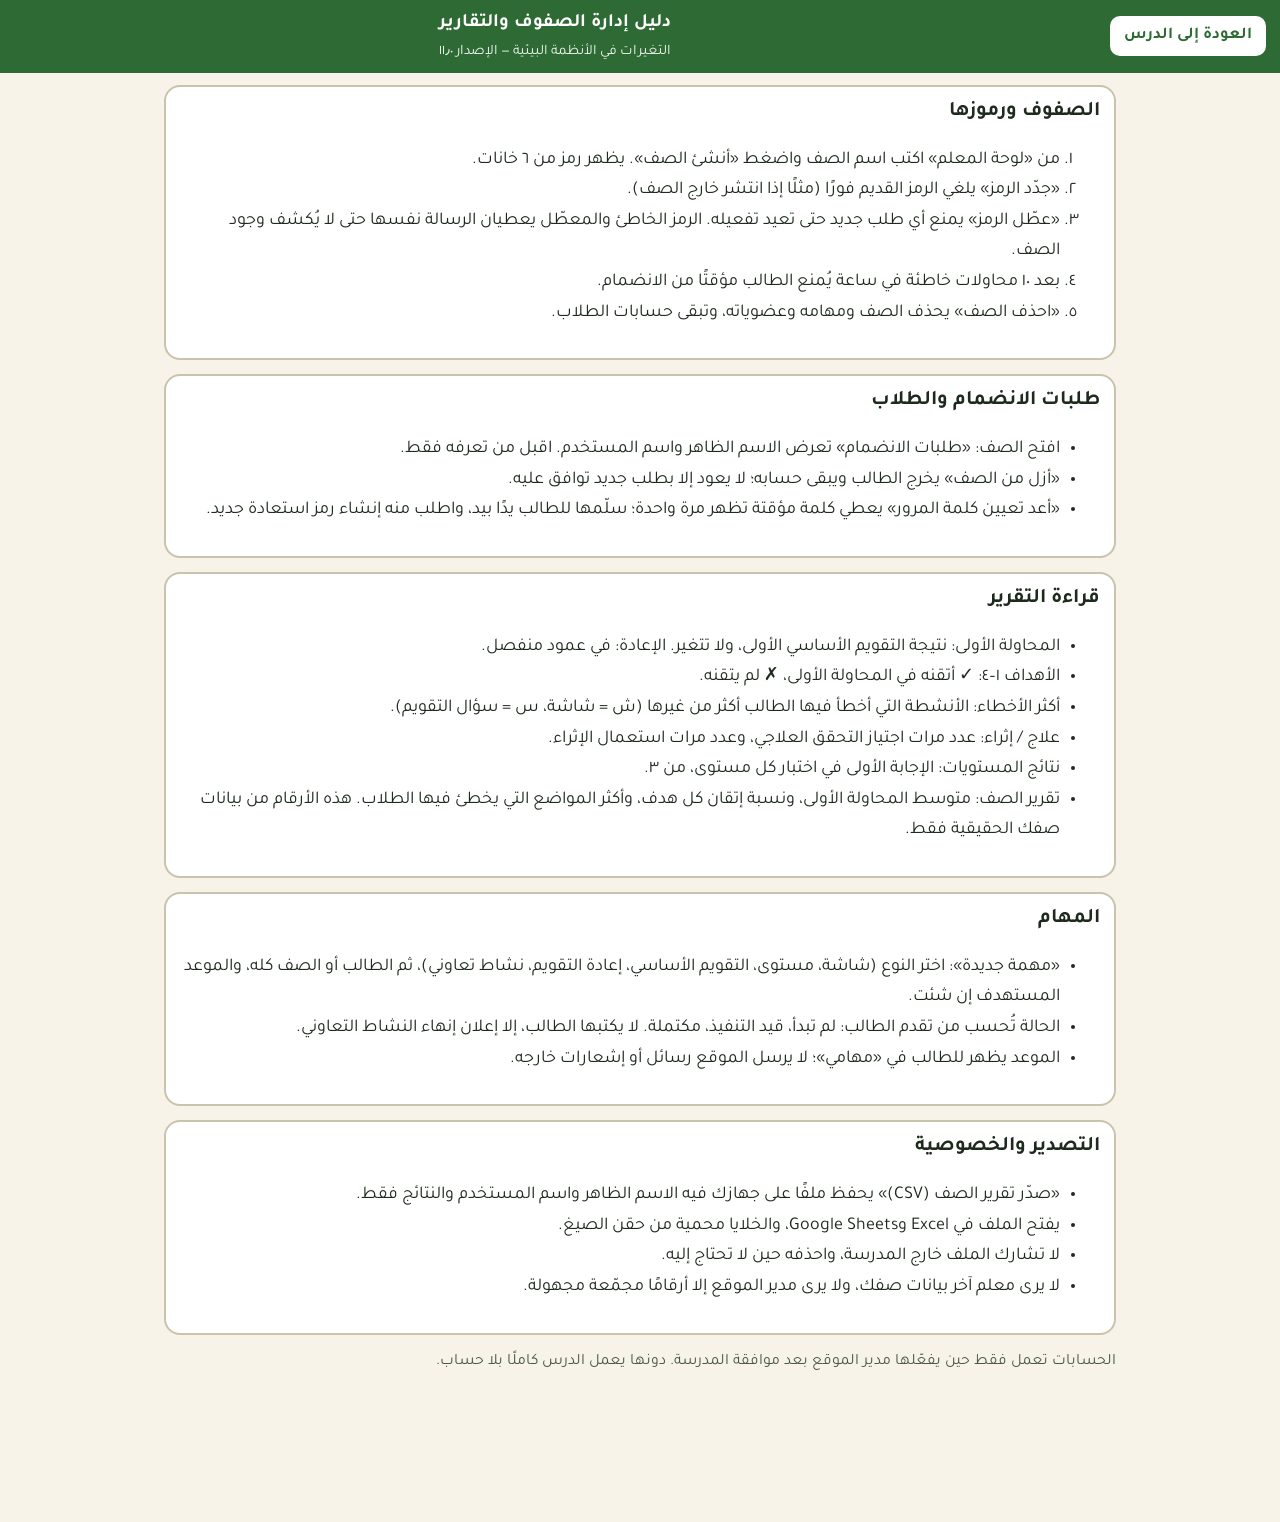
==== guides/class-management.html @ 54136e30 "نشر الإصدار 11.1 مربوطًا بمشروع Supabase المختبر (105/105) نقطة الاستعادة: الفرع release-10.6 (الالت" ====
<!DOCTYPE html>
<html lang="ar" dir="rtl">
<head>
<meta charset="utf-8">
<meta name="viewport" content="width=device-width, initial-scale=1">
<meta http-equiv="Content-Security-Policy" content="default-src 'self'; img-src 'self' data:; style-src 'self'; script-src 'none'; font-src 'self'; connect-src 'none'; object-src 'none'; base-uri 'none'; form-action 'none'">
<meta name="referrer" content="no-referrer">
<title>دليل إدارة الصفوف والتقارير — التغيرات في الأنظمة البيئية</title>
<link rel="icon" href="../img/icon.svg" type="image/svg+xml">
<link rel="stylesheet" href="../css/style.css">
<link rel="stylesheet" href="../css/accounts.css">
</head>
<body class="portal">
<header class="top portal-top"><a class="btn small-btn" href="../index.html">العودة إلى الدرس</a><div class="brand"><p class="brand-title">دليل إدارة الصفوف والتقارير</p><p class="brand-sub">التغيرات في الأنظمة البيئية — الإصدار ١١٫٠</p></div></header>
<main id="main" class="portal-main">
<section class="p-card"><h2>الصفوف ورموزها</h2><ol><li>من «لوحة المعلم» اكتب اسم الصف واضغط «أنشئ الصف». يظهر رمز من ٦ خانات.</li><li>«جدّد الرمز» يلغي الرمز القديم فورًا (مثلًا إذا انتشر خارج الصف).</li><li>«عطّل الرمز» يمنع أي طلب جديد حتى تعيد تفعيله. الرمز الخاطئ والمعطّل يعطيان الرسالة نفسها حتى لا يُكشف وجود الصف.</li><li>بعد ١٠ محاولات خاطئة في ساعة يُمنع الطالب مؤقتًا من الانضمام.</li><li>«احذف الصف» يحذف الصف ومهامه وعضوياته، وتبقى حسابات الطلاب.</li></ol></section>
<section class="p-card"><h2>طلبات الانضمام والطلاب</h2><ul><li>افتح الصف: «طلبات الانضمام» تعرض الاسم الظاهر واسم المستخدم. اقبل من تعرفه فقط.</li><li>«أزل من الصف» يخرج الطالب ويبقى حسابه؛ لا يعود إلا بطلب جديد توافق عليه.</li><li>«أعد تعيين كلمة المرور» يعطي كلمة مؤقتة تظهر مرة واحدة؛ سلّمها للطالب يدًا بيد، واطلب منه إنشاء رمز استعادة جديد.</li></ul></section>
<section class="p-card"><h2>قراءة التقرير</h2><ul><li>المحاولة الأولى: نتيجة التقويم الأساسي الأولى، ولا تتغير. الإعادة: في عمود منفصل.</li><li>الأهداف ١–٤: ✓ أتقنه في المحاولة الأولى، ✗ لم يتقنه.</li><li>أكثر الأخطاء: الأنشطة التي أخطأ فيها الطالب أكثر من غيرها (ش = شاشة، س = سؤال التقويم).</li><li>علاج / إثراء: عدد مرات اجتياز التحقق العلاجي، وعدد مرات استعمال الإثراء.</li><li>نتائج المستويات: الإجابة الأولى في اختبار كل مستوى، من ٣.</li><li>تقرير الصف: متوسط المحاولة الأولى، ونسبة إتقان كل هدف، وأكثر المواضع التي يخطئ فيها الطلاب. هذه الأرقام من بيانات صفك الحقيقية فقط.</li></ul></section>
<section class="p-card"><h2>المهام</h2><ul><li>«مهمة جديدة»: اختر النوع (شاشة، مستوى، التقويم الأساسي، إعادة التقويم، نشاط تعاوني)، ثم الطالب أو الصف كله، والموعد المستهدف إن شئت.</li><li>الحالة تُحسب من تقدم الطالب: لم تبدأ، قيد التنفيذ، مكتملة. لا يكتبها الطالب، إلا إعلان إنهاء النشاط التعاوني.</li><li>الموعد يظهر للطالب في «مهامي»؛ لا يرسل الموقع رسائل أو إشعارات خارجه.</li></ul></section>
<section class="p-card"><h2>التصدير والخصوصية</h2><ul><li>«صدّر تقرير الصف (CSV)» يحفظ ملفًا على جهازك فيه الاسم الظاهر واسم المستخدم والنتائج فقط.</li><li>يفتح الملف في Excel وGoogle Sheets، والخلايا محمية من حقن الصيغ.</li><li>لا تشارك الملف خارج المدرسة، واحذفه حين لا تحتاج إليه.</li><li>لا يرى معلم آخر بيانات صفك، ولا يرى مدير الموقع إلا أرقامًا مجمّعة مجهولة.</li></ul></section>
<p class="small">الحسابات تعمل فقط حين يفعّلها مدير الموقع بعد موافقة المدرسة. دونها يعمل الدرس كاملًا بلا حساب.</p>
</main>
</body>
</html>
---- css/style.css ----
/* خط Tajawal مضمّن محليًا (قا٢٤). إن لم تتوفر الملفات يُستخدم خط النظام العربي التالي في القائمة. */
@font-face { font-family: "Tajawal"; src: local("Tajawal"), url("../fonts/Tajawal-Regular.woff2") format("woff2"); font-weight: 400; font-display: swap; }
@font-face { font-family: "Tajawal"; src: local("Tajawal Bold"), local("Tajawal-Bold"), url("../fonts/Tajawal-Bold.woff2") format("woff2"); font-weight: 700; font-display: swap; }

:root {
  --bg: #f7f3e8;          /* رملي فاتح */
  --card: #ffffff;
  --ink: #1f2a1e;         /* نص أساسي: تباين ١٤:١ مع الخلفية */
  --muted: #4a5747;
  --green: #2e6b34;       /* أزرار أساسية: تباين ٦٫٤:١ مع الأبيض */
  --green-soft: #e3f0dc;
  --sky: #dcefff;
  --sand: #efe2c4;
  --line: #c9c2ad;
  --ok: #1f6b2c; --ok-bg: #e2f3e0;
  --no: #8a3b12; --no-bg: #fdebdc;
  --info: #1d4f7a; --info-bg: #e2eefa;
  --danger: #9b2c1c;
  --focus: #f2b636;
  --radius: 16px;
  --fs: 18px;
  font-size: var(--fs);
}
html.large { --fs: 22px; }
html.contrast {
  --bg: #ffffff; --card: #ffffff; --ink: #000000; --muted: #000000; --green: #0b4a12; --green-soft: #ffffff;
  --line: #000000; --sky: #ffffff; --sand: #ffffff; --ok: #004d10; --no: #6b1d00; --info: #00315c;
}
html.contrast .option, html.contrast .btn, html.contrast .feedback, html.contrast .objectives { border-width: 3px; border-color: #000; }

* { box-sizing: border-box; }
body {
  margin: 0; background: var(--bg); color: var(--ink);
  font-family: "Tajawal", "Noto Sans Arabic", "Segoe UI", "Geeza Pro", "Tahoma", "DejaVu Sans", sans-serif;
  line-height: 1.7; font-size: 1rem;
  padding-bottom: 96px; /* مساحة الشريط السفلي */
}
body.locked { overflow: hidden; }
h1, h2, h3 { line-height: 1.35; margin: 0 0 .5rem; }
h1 { font-size: 1.5rem; }
h2 { font-size: 1.3rem; }
h3 { font-size: 1.1rem; margin-top: 1.2rem; }
p { margin: 0 0 .6rem; }
img { max-width: 100%; height: auto; display: block; }
button { font: inherit; color: inherit; }
:focus-visible { outline: 4px solid var(--focus); outline-offset: 2px; border-radius: 8px; }
.sr-only { position: absolute; width: 1px; height: 1px; overflow: hidden; clip: rect(0 0 0 0); white-space: nowrap; }
.skip { position: absolute; inset-inline-start: 8px; top: -60px; background: var(--card); padding: 8px 12px; z-index: 50; }
.skip:focus { top: 8px; outline: 4px solid var(--focus); outline-offset: 2px; border-radius: 8px; } /* 10.5: مؤشر ظاهر دائمًا */
.small { font-size: .88rem; color: var(--muted); }
.noscript { padding: 1rem; background: var(--no-bg); }

/* ---------- الرأس والتقدم ---------- */
.top {
  position: sticky; top: 0; z-index: 10;
  display: flex; align-items: center; gap: 12px; padding: 8px 12px;
  background: var(--green); color: #fff;
}
.brand { flex: 1; text-align: center; min-width: 0; }
.brand-title { font-weight: 700; margin: 0; font-size: 1.05rem; }
.brand-sub { margin: 0; font-size: .8rem; opacity: .95; }
.icon-btn {
  min-width: 48px; min-height: 48px; border-radius: 12px; border: 2px solid currentColor;
  background: transparent; font-size: 1.4rem; font-weight: 700; cursor: pointer; display: grid; place-items: center;
}
.top .icon-btn { color: #fff; }
.help-btn {
  min-height: 48px; display: inline-flex; align-items: center; gap: 6px; padding: 0 12px 0 14px;
  border: 2px solid #fff; border-radius: 12px; background: #fff; color: var(--green); font-weight: 700; font-size: 1rem; cursor: pointer; white-space: nowrap; flex: none;
}
.help-btn:hover { background: var(--green-soft); }
.help-ico { width: 22px; height: 22px; fill: none; stroke: currentColor; stroke-width: 2.4; stroke-linecap: round; flex: none; }
html.contrast .help-btn { border-color: #000; color: #000; }
@media (max-width: 359px) { .help-btn { padding: 0 8px; gap: 4px; font-size: .9rem; } }

.progress { max-width: 860px; margin: 12px auto 0; padding: 0 16px; }
.progress-label { font-weight: 700; margin: 0 0 6px; }
.progress-steps { list-style: none; display: grid; grid-template-columns: repeat(6, 1fr); gap: 6px; padding: 0; margin: 0; }
.step { display: flex; flex-direction: column; align-items: center; gap: 2px; font-size: .75rem; color: var(--muted); text-align: center; }
.step .dot, .index .dot {
  width: 32px; height: 32px; border-radius: 50%; display: grid; place-items: center;
  border: 2px solid var(--line); background: var(--card); font-weight: 700; color: var(--muted);
}
.step.current .dot { border-color: var(--green); background: var(--green); color: #fff; }
.step.done .dot, .index .done .dot { border-color: #b88a12; background: #fff4cf; color: #7a5a00; }
.step.current .step-name { color: var(--ink); font-weight: 700; }
@media (max-width: 420px) { .step-name { display: none; } }

/* ---------- الشاشة ---------- */
main { max-width: 860px; margin: 0 auto; padding: 12px 16px 24px; outline: none; }
.screen-head { display: flex; align-items: center; justify-content: space-between; gap: 12px; flex-wrap: wrap; margin: 8px 0 12px; }
.screen-head h1 { margin: 0; outline: none; }
.time { background: var(--sand); border-radius: 999px; padding: 4px 14px; font-size: .9rem; white-space: nowrap; }

.objectives { background: var(--card); border: 2px solid var(--green-soft); border-radius: var(--radius); padding: 4px 16px; margin-bottom: 14px; }
.objectives summary { min-height: 48px; display: flex; align-items: center; font-weight: 700; cursor: pointer; color: var(--green); list-style: none; }
.objectives summary::-webkit-details-marker { display: none; }
.objectives summary::before { content: "▸"; display: inline-block; margin-inline-end: 8px; transform: scaleX(-1); transition: transform .2s; }
.objectives[open] summary::before { transform: rotate(90deg); }
.objectives ol { list-style: none; padding: 0; margin: 0 0 8px; display: grid; gap: 8px; }
.objectives li { display: flex; align-items: flex-start; gap: 10px; }
.obj-ico { flex: none; width: 34px; height: 34px; padding: 4px; border-radius: 10px; background: var(--green-soft); fill: none; stroke: var(--green); stroke-width: 2.4; stroke-linecap: round; stroke-linejoin: round; }
.num { font-weight: 700; color: var(--green); }

.scene { position: relative; margin: 0 0 14px; border-radius: var(--radius); overflow: hidden; border: 2px solid var(--line); background: var(--sky); }
.review-cards[hidden] { display: none; }
.rcard {
  position: absolute; transform: translate(-50%, -50%); margin: 0;
  display: flex; align-items: center; gap: 6px; padding: 6px 10px; border-radius: 12px;
  background: rgba(255,255,255,.96); border: 3px solid; font-size: .85rem; line-height: 1.3; white-space: nowrap;
  box-shadow: 0 2px 6px rgba(0,0,0,.25); animation: pop .3s ease-out;
}
.rcard.a-left, .rcard.a-right { transform: translateY(-50%); }
.rcard.p-down::after, .rcard.p-up::after {
  content: ""; position: absolute; left: 50%; width: 12px; height: 12px; background: inherit;
  border: inherit; border-width: 0 3px 3px 0; transform: translateX(-50%) rotate(45deg);
}
.rcard.p-down::after { bottom: -9px; }
.rcard.p-up::after { top: -9px; transform: translateX(-50%) rotate(-135deg); }
.rcard.living { border-color: var(--ok); color: var(--ok); }
.rcard.nonliving { border-color: var(--info); color: var(--info); border-style: dashed; }
.rcard .ico { width: 20px; height: 20px; }
.rcard span { color: var(--ink); }
@keyframes pop { from { opacity: 0; } }
@media (max-width: 480px) { .rcard { font-size: .8rem; padding: 4px 8px; gap: 4px; border-width: 2px; } .rcard .ico { width: 18px; height: 18px; } }

.instruction { display: flex; align-items: center; gap: 12px; flex-wrap: wrap; justify-content: space-between; }
.instruction p { flex: 1 1 260px; margin: 0; font-weight: 700; }
.audio-status { color: var(--no); font-size: .9rem; min-height: 1em; margin: 6px 0 0; }
.audio-status:empty { display: none; }

.question { border: 0; padding: 0; margin: 14px 0 0; }
.question legend { font-size: 1.25rem; font-weight: 700; margin-bottom: 10px; padding: 0; }
.options { display: grid; gap: 10px; }
@media (min-width: 640px) { .options { grid-template-columns: repeat(3, 1fr); } }
.option {
  min-height: 64px; display: flex; align-items: center; gap: 12px; padding: 10px 16px;
  background: var(--card); border: 2px solid var(--line); border-radius: var(--radius); cursor: pointer; text-align: start;
  font-size: 1.1rem; transition: border-color .15s, background .15s; touch-action: manipulation;
}
.option:hover:not(:disabled) { border-color: var(--green); }
.option:disabled { cursor: default; }
.option .key { width: 36px; height: 36px; flex: none; border-radius: 50%; display: grid; place-items: center; background: var(--green-soft); color: var(--green); font-weight: 700; }
.option .otext { flex: 1; font-weight: 700; }
.option .mark .ico { width: 28px; height: 28px; }
.option.is-right { border-color: var(--ok); background: var(--ok-bg); }
.option.is-right .mark { color: var(--ok); }
.option.is-wrong { border-color: var(--no); background: var(--no-bg); border-style: dashed; }
.option.is-wrong .mark { color: var(--no); }
.option:disabled:not(.is-right):not(.is-wrong) { opacity: .7; }

.ico { width: 24px; height: 24px; fill: none; stroke: currentColor; stroke-width: 3; stroke-linecap: round; stroke-linejoin: round; flex: none; }
.btn.listen .ico path { fill: currentColor; stroke-width: 1.5; }
.btn.listen .ico rect { fill: currentColor; }

.feedback { margin-top: 14px; border-radius: var(--radius); }
.feedback:empty { display: none; }
.feedback.correct, .feedback.wrong, .feedback.reveal { padding: 12px 16px; border: 2px solid; animation: fade .25s ease-out; }
.feedback.correct { background: var(--ok-bg); border-color: var(--ok); }
.feedback.wrong { background: var(--no-bg); border-color: var(--no); }
.feedback.reveal { background: var(--info-bg); border-color: var(--info); }
.fb-head { display: flex; align-items: center; gap: 8px; margin-bottom: 4px; font-size: 1.1rem; }
.feedback.correct .fb-head { color: var(--ok); } .feedback.wrong .fb-head { color: var(--no); } .feedback.reveal .fb-head { color: var(--info); }
@keyframes fade { from { opacity: 0; transform: translateY(4px); } }

.transition { font-size: 1.05rem; }
.compare { display: grid; gap: 14px; }
@media (min-width: 700px) { .compare { grid-template-columns: 1fr 1fr; } }
.cmp { margin: 0; border-radius: var(--radius); overflow: hidden; border: 3px solid; background: var(--card); }
.cmp.before { border-color: #3c8d4a; }
.cmp.after { border-color: #b8862b; }
.cmp figcaption { padding: 8px 14px; font-weight: 700; font-size: 1.1rem; }
.cmp.before figcaption { background: #e2f3e0; color: #1f5a2a; }
.cmp.after figcaption { background: #f8ecd2; color: #6b4a07; }
.proto-note { margin-top: 14px; padding: 10px 14px; border-radius: 10px; background: var(--info-bg); color: var(--info); border: 1px dashed var(--info); }

/* ---------- الأزرار ---------- */
.btn {
  min-height: 48px; padding: 8px 18px; border-radius: 12px; border: 2px solid var(--green);
  background: var(--card); color: var(--green); font-weight: 700; cursor: pointer;
  display: inline-flex; align-items: center; justify-content: center; gap: 8px;
}
.btn.primary { background: var(--green); color: #fff; }
.btn.danger { border-color: var(--danger); color: var(--danger); }
.btn.wide { width: 100%; margin-top: 10px; }
.feedback .btn { margin-top: 8px; }
.row { display: flex; gap: 10px; flex-wrap: wrap; }
.row .btn { flex: 1 1 140px; }

.bottom {
  position: fixed; bottom: 0; inset-inline: 0; z-index: 10;
  display: flex; gap: 8px; padding: 10px 12px calc(10px + env(safe-area-inset-bottom));
  background: var(--card); border-top: 2px solid var(--line);
}
.nav-btn {
  flex: 1; min-height: 52px; border-radius: 12px; border: 2px solid var(--green);
  background: var(--card); color: var(--green); font-weight: 700; cursor: pointer;
}
.nav-btn.primary { background: var(--green); color: #fff; }
.nav-btn.ghost { flex: .8; border-style: dashed; font-size: .9rem; }
.nav-btn:disabled { opacity: .4; cursor: default; }
@media (min-width: 860px) { .bottom { justify-content: center; } .nav-btn { flex: 0 1 220px; } }

/* ---------- النوافذ ---------- */
.backdrop { position: fixed; inset: 0; z-index: 40; background: rgba(20, 30, 20, .55); display: grid; place-items: center; padding: 16px; }
.dialog { background: var(--card); border-radius: var(--radius); padding: 20px; width: min(520px, 100%); max-height: 90vh; overflow: auto; box-shadow: 0 10px 30px rgba(0,0,0,.3); }
.dialog-text { font-size: 1.1rem; font-weight: 700; margin-bottom: 14px; }
.panel { background: var(--card); position: fixed; top: 0; bottom: 0; inset-inline-start: 0; width: min(420px, 92vw); overflow: auto; padding: 12px 18px 24px; box-shadow: 0 0 30px rgba(0,0,0,.3); }
.panel-head { display: flex; justify-content: space-between; align-items: center; position: sticky; top: -12px; background: var(--card); padding: 6px 0; }
.panel-head .icon-btn { color: var(--ink); border-color: var(--line); font-size: 1.1rem; }
.index { list-style: none; padding: 0; margin: 0; display: grid; gap: 6px; }
.index-link { width: 100%; min-height: 52px; display: flex; align-items: center; gap: 10px; padding: 6px 10px; background: var(--bg); border: 2px solid transparent; border-radius: 12px; cursor: pointer; text-align: start; }
.index-link.current { border-color: var(--green); }
.setting { display: flex; align-items: center; justify-content: space-between; gap: 10px; margin-bottom: 10px; flex-wrap: wrap; }
.setting-label { font-weight: 700; }
.seg { display: inline-flex; border: 2px solid var(--green); border-radius: 12px; overflow: hidden; }
.seg button { min-height: 44px; min-width: 76px; border: 0; background: var(--card); color: var(--green); cursor: pointer; font-weight: 700; }
.seg button[aria-checked="true"] { background: var(--green); color: #fff; }
.switch { display: flex; align-items: center; gap: 12px; min-height: 48px; background: none; border: 0; cursor: pointer; font-weight: 700; padding: 0; }
.switch .knob { width: 52px; height: 30px; border-radius: 999px; background: var(--line); position: relative; flex: none; }
.switch .knob::after { content: ""; position: absolute; top: 3px; inset-inline-start: 3px; width: 24px; height: 24px; border-radius: 50%; background: #fff; transition: inset-inline-start .2s; }
.switch[aria-checked="true"] .knob { background: var(--green); }
.switch[aria-checked="true"] .knob::after { inset-inline-start: 25px; }
hr { border: 0; border-top: 1px solid var(--line); margin: 18px 0 6px; }
.help-now { background: var(--green-soft); padding: 10px 14px; border-radius: 12px; font-weight: 700; }
.faq summary { min-height: 44px; display: flex; align-items: center; cursor: pointer; font-weight: 700; }
.faq p { padding-inline-start: 12px; }
.welcome h2 { color: var(--green); }
.welcome .q { font-weight: 700; margin-top: 12px; }
.note-box { background: var(--sky); padding: 10px 14px; border-radius: 12px; margin-top: 10px; }
/* 10.4 نهاية الجلسة */
.end-session .end-text { font-size: 1.15em; font-weight: 700; color: var(--green); margin: 4px 0 8px; }
.end-session .end-saved .btn { margin-top: 8px; }
.end-session > .btn.wide { margin-top: 14px; }
.toast { position: fixed; bottom: 90px; inset-inline: 16px; margin: 0 auto; max-width: 420px; background: var(--ink); color: #fff; padding: 12px 16px; border-radius: 12px; z-index: 60; text-align: center; }

@media (prefers-reduced-motion: reduce) { *, *::before, *::after { animation: none !important; transition: none !important; scroll-behavior: auto !important; } }
ol { list-style-type: arabic-indic; }

/* ---------- الشاشة ٢: الفيديو والمقارنة ---------- */
.instruction-text { font-weight: 700; }
.video { background: var(--card); border: 2px solid var(--line); border-radius: var(--radius); padding: 10px; margin-bottom: 16px; }
.vframe { border-radius: 12px; overflow: hidden; background: #1d2a1c; aspect-ratio: 16 / 9; }
.vframe video { width: 100%; height: 100%; display: block; object-fit: contain; cursor: pointer; }
.video.failed .vframe { display: none; }
.vbar { height: 6px; background: var(--line); border-radius: 3px; margin: 8px 0 4px; overflow: hidden; }
.vbar span { display: block; height: 100%; width: 0; background: var(--green); }
.vcontrols { display: flex; flex-wrap: wrap; gap: 8px; align-items: center; margin-top: 6px; }
.vcontrols .btn { flex: 1 1 auto; }
.vcontrols .btn[aria-pressed="true"] { background: var(--green-soft); }
.vtime { font-variant-numeric: tabular-nums; color: var(--muted); padding-inline: 6px; }
.video > .btn { margin-top: 8px; width: 100%; }
.transcript { margin: 10px 0 0; padding: 12px 14px; background: var(--bg); border-radius: 12px; line-height: 1.9; }
.vfail { margin-top: 8px; padding: 12px 14px; border-radius: 12px; background: var(--no-bg); border: 2px solid var(--no); }
.vfail[hidden], .transcript[hidden] { display: none; }
video::cue { font-size: 1.25em; line-height: 1.5; background: rgba(0, 0, 0, .78); color: #fff; }

.cmp-img { position: relative; }
.compare:focus { outline: none; }
.compare.review { grid-template-columns: 1fr; }
.compare.review .cmp { box-shadow: 0 0 0 4px var(--focus); }
.rcard.info { border-color: var(--info); color: var(--info); font-size: .95rem; }
.rcard.info.after { border-color: #8a5a07; color: #6b4a07; }
.rcard.info b { color: inherit; }
@media (max-width: 480px) { .rcard.info { font-size: .8rem; } }

.enrich { margin-top: 12px; padding: 12px 14px; border-radius: 12px; background: #fff7dc; border: 2px dashed #b88a12; color: var(--ink); }
.enrich-title { font-weight: 700; color: #7a5a00; margin-bottom: 4px; }
.small-btn { min-height: 44px; padding: 6px 14px; }

/* ---------- الشاشة ٣: بطاقات التصنيف ---------- */
.cards3 { display: grid; gap: 14px; margin-top: 12px; }
@media (min-width: 640px) { .cards3 { grid-template-columns: minmax(0, 1fr) minmax(0, 1fr); } }
.card3 { margin: 0; background: var(--card); border: 2px solid var(--line); border-radius: var(--radius); overflow: hidden; display: flex; flex-direction: column; }
.card3.done { border-color: var(--ok); }
.card3 img { width: 100%; aspect-ratio: 4 / 3; object-fit: contain; background: var(--sky); }
.card3 figcaption { padding: 10px 12px 12px; }
.card3-label { font-weight: 700; font-size: 1.1rem; margin-bottom: 8px; }
.choices3 { display: grid; grid-template-columns: minmax(0, 1fr) minmax(0, 1fr); gap: 8px; }
.choice3 {
  min-height: 52px; display: flex; align-items: center; justify-content: center; gap: 6px; padding: 8px 10px;
  background: var(--card); border: 2px solid var(--green); color: var(--green); border-radius: 12px; font-weight: 700; cursor: pointer; touch-action: manipulation;
}
.choice3:disabled { cursor: default; }
.choice3:disabled:not(.is-right):not(.is-wrong) { opacity: .6; }
.choice3.is-right { background: var(--ok-bg); border-color: var(--ok); color: var(--ok); }
.choice3.is-wrong { background: var(--no-bg); border-color: var(--no); color: var(--no); border-style: dashed; }
.choice3 { position: relative; white-space: nowrap; padding-inline: 8px; min-width: 0; }
.choice3.is-right, .choice3.is-wrong, .choice3.is-picked { padding-inline: 4px 26px; }
@media (max-width: 400px) { .choice3 { font-size: .95rem; } }
/* 10.2: على الشاشات الأضيق من 340 بكسل مع الخط الكبير يُسمح بسطرين بدل قص «بفعل الإنسان» */
@media (max-width: 340px) { html.large .choice3 { white-space: normal; line-height: 1.25; } }
.choice3 .mark { position: absolute; inset-inline-end: 5px; top: 50%; transform: translateY(-50%); display: flex; }
.choice3 .mark:empty { display: none; }
.choice3 .mark .ico { width: 18px; height: 18px; }
.small-fb.correct, .small-fb.wrong, .small-fb.reveal { margin-top: 10px; padding: 8px 12px; font-size: .95rem; }
.small-fb .fb-head { font-size: 1rem; margin-bottom: 2px; }
.small-fb .btn { margin-top: 6px; }
.summary3 { margin-top: 14px; }
.summary3:empty { display: none; }
.enrich-q { font-weight: 700; }
.enrich .choices3 { margin: 8px 0; }

/* ---------- الشاشة ٤: المناقشة والكتابة ---------- */
.q4 { font-size: 1.2rem; }
.scene.wide img { width: 100%; height: auto; }
.step4 { background: var(--card); border: 2px solid var(--line); border-radius: var(--radius); padding: 12px 14px; margin-bottom: 12px; }
.step-title { display: flex; flex-wrap: wrap; gap: 8px; align-items: baseline; font-weight: 700; margin-bottom: 10px; }
.step-num { background: var(--green); color: #fff; border-radius: 999px; padding: 2px 12px; font-size: .9rem; white-space: nowrap; }
.tbar { height: 12px; background: var(--green-soft); border-radius: 6px; margin-top: 10px; overflow: hidden; }
.tbar[hidden] { display: none; }
.tbar span { display: block; height: 100%; width: 0; background: var(--green); border-radius: 6px; transition: width .25s linear; }
.tmsg { margin: 8px 0 0; font-weight: 700; color: var(--ok); }
.tmsg:empty { display: none; }
.writer4 textarea { width: 100%; min-height: 96px; font: inherit; font-size: 1.05rem; line-height: 1.7; padding: 10px 12px; border: 2px solid var(--line); border-radius: 12px; background: #fff; color: var(--ink); resize: vertical; }
.writer4 textarea:focus { border-color: var(--green); outline: 3px solid var(--focus); outline-offset: 1px; }
.writer4 .small { margin: 6px 0; }
.err4 { color: var(--no); font-weight: 700; margin: 0 0 6px; }
.err4:empty { display: none; }
.writer4 .btn { width: 100%; }
.saved4 { background: var(--ok-bg); border: 2px solid var(--ok); color: var(--ok); border-radius: 12px; padding: 10px 14px; font-weight: 700; }
.locked4, .model4 { border-radius: 12px; padding: 10px 14px; margin: 10px 0; border: 2px solid var(--line); background: var(--bg); }
.locked4.first { border-color: var(--green); }
.locked4.improved { border-color: var(--info); }
.model4 { border-color: #b88a12; background: #fff7dc; }
.model4[hidden] { display: none; }
.locked-title { font-weight: 700; margin-bottom: 4px; }
.locked-text { margin: 0; white-space: pre-wrap; overflow-wrap: anywhere; }
.check4 { border: 2px solid var(--line); border-radius: 12px; padding: 8px 14px 4px; margin: 12px 0; background: var(--card); }
.check4 legend { font-weight: 700; padding: 0 6px; }
.chk { display: flex; align-items: center; gap: 10px; min-height: 48px; }
.chk input { width: 26px; height: 26px; accent-color: var(--green); flex: none; }
.chk label { cursor: pointer; }
.modelwrap { margin-top: 8px; }
.modelwrap .small { margin: 4px 0 0; }
.improve4 { margin-top: 12px; }
.improve4 > .btn { width: 100%; }

/* ---------- الشاشة ٥: الموقف والتصرف ---------- */
.layout5 { display: grid; gap: 14px; }
@media (min-width: 760px) { .layout5 { grid-template-columns: minmax(0, 1.1fr) minmax(0, 1fr); align-items: start; } .layout5 .scene { margin: 0; } }
.situation5 { font-weight: 700; font-size: 1.1rem; margin-bottom: 8px; }
.side5 .question { margin-top: 10px; }
.side5 .options { grid-template-columns: 1fr; }
.bin-frame { position: absolute; border: 4px solid var(--focus); border-radius: 14px; box-shadow: 0 0 0 4px rgba(0, 0, 0, .35), 0 0 18px rgba(242, 182, 54, .9); pointer-events: none; animation: pop .3s ease-out; }
.bin-frame[hidden] { display: none; }
.enrich5 { margin-top: 16px; padding: 4px 14px 12px; border-radius: var(--radius); background: #fff7dc; border: 2px dashed #b88a12; }
.enrich5 summary { min-height: 52px; display: flex; align-items: center; font-weight: 700; color: #6b4a07; cursor: pointer; list-style: none; }
.enrich5 summary::-webkit-details-marker { display: none; }
.enrich5 summary::before { content: "▸"; display: inline-block; margin-inline-end: 8px; transform: scaleX(-1); transition: transform .2s; }
.enrich5[open] summary::before { transform: rotate(90deg); }
.enrich5 .options { grid-template-columns: 1fr; }
.enrich5 .option { min-height: 56px; font-size: 1rem; }
/* الرأس على الهواتف الضيقة: يبقى العنوان في سطرين بعد اتساع زر «مساعدة» */
@media (max-width: 400px) { .top { gap: 8px; padding: 6px 8px; } .brand-title { font-size: .92rem; line-height: 1.35; } .brand-sub { display: none; } }

/* ---------- الشاشة ٦: التقويم الختامي ---------- */
.note6 { background: var(--info-bg); color: var(--info); border-radius: 12px; padding: 8px 14px; font-size: .95rem; margin-top: 8px; }
.qcard6 { background: var(--card); border: 2px solid var(--line); border-radius: var(--radius); padding: 12px 14px; margin-top: 12px; }
.qcount6 { display: inline-block; background: var(--green); color: #fff; border-radius: 999px; padding: 2px 14px; font-weight: 700; font-size: .9rem; margin-bottom: 8px; }
.qhead6 { display: flex; flex-wrap: wrap; gap: 10px; align-items: center; justify-content: space-between; margin-bottom: 10px; }
.qtext6 { flex: 1 1 240px; font-weight: 700; font-size: 1.15rem; margin: 0; }
.qcard6 .options { grid-template-columns: 1fr; }
.option.is-picked, .choice3.is-picked { border-color: var(--info); background: var(--info-bg); color: var(--info); border-width: 3px; }
.option.is-picked .mark, .choice3.is-picked .mark { color: var(--info); }
.option:disabled:not(.is-picked), .choice3:disabled:not(.is-picked) { opacity: .55; }
.crow6 { margin-bottom: 12px; }
.saved6 { display: flex; align-items: center; gap: 8px; margin: 12px 0 8px; font-weight: 700; color: var(--info); }
.res6 { margin-top: 14px; padding: 14px; border-radius: var(--radius); background: var(--card); border: 2px solid var(--green); text-align: center; outline: none; }
.score6 { font-size: 1.35rem; font-weight: 700; margin: 0 0 4px; color: var(--green); }
.score6.retake { font-size: 1.1rem; color: var(--info); }
.msg6 { font-size: 1.1rem; margin: 6px 0; }
.badge6 { display: inline-flex; align-items: center; gap: 8px; margin-top: 6px; padding: 6px 16px; border-radius: 999px; background: #fff4cf; border: 2px solid #b88a12; color: #6b4a07; }
.badge-ico { width: 26px; height: 26px; color: var(--ok); }
.corr6, .review6 { margin-top: 16px; }
.corr-title { font-size: 1.15rem; }
.cline { border-radius: 12px; padding: 8px 12px; margin-bottom: 8px; border: 2px solid; }
.cline.ok { border-color: var(--ok); background: var(--ok-bg); }
.cline.no { border-color: var(--no); background: var(--no-bg); border-style: dashed; }
.cline-head { display: flex; gap: 8px; align-items: flex-start; font-weight: 700; margin: 0 0 4px; }
.cline.ok .cline-head { color: var(--ok); } .cline.no .cline-head { color: var(--no); }
.cline-head .ico { margin-top: 3px; }
.cline-ex { margin: 0; font-size: .95rem; }
.review6 ul { list-style: none; padding: 0; margin: 0; display: grid; gap: 8px; }
.link6 { width: 100%; min-height: 48px; text-align: start; padding: 8px 12px; border-radius: 12px; border: 2px solid var(--info); background: var(--card); color: var(--info); font-weight: 700; cursor: pointer; }
.retake-note { margin-top: 16px; }
.actions6 { display: grid; gap: 8px; }
@media (min-width: 640px) { .actions6 { grid-template-columns: repeat(3, minmax(0, 1fr)); } }
.back6 { margin: 4px 0 8px; border-color: var(--info); color: var(--info); }
/* س٢ في التقويم: علامة الاختيار شارة صغيرة على زاوية الزر حتى لا تزاحم النص على الهواتف الضيقة */
.crow6 .choice3.is-picked { padding-inline: 8px; }
.crow6 .choice3 .mark { top: -10px; inset-inline-end: -6px; transform: none; width: 26px; height: 26px; border-radius: 50%; background: var(--info); color: #fff; align-items: center; justify-content: center; box-shadow: 0 0 0 2px var(--card); }
.crow6 .choice3 .mark .ico { width: 16px; height: 16px; }
.crow6 .choice3 { overflow: visible; }

/* ---------- 10.2: البحث في المسرد ---------- */
.search-btn { margin: 4px 0 6px; justify-content: center; }
.gl-label { display: block; font-weight: 700; margin-top: 8px; }
.gl-input { width: 100%; min-height: 48px; margin-top: 6px; padding: 8px 14px; font: inherit; color: var(--ink); background: var(--card); border: 2px solid var(--line); border-radius: 12px; }
.gl-input:focus { outline: 3px solid var(--focus); outline-offset: 2px; border-color: var(--green); }
.gl-list { list-style: none; padding: 0; margin: 8px 0 0; display: grid; gap: 10px; }
.gl-item { border: 1px solid var(--line); border-radius: 12px; padding: 10px 14px; background: var(--card); }
.gl-term { font-weight: 700; color: var(--green); margin: 0; }
.gl-def { margin: 4px 0 8px; }
.btn.small-btn { min-height: 44px; padding: 6px 14px; font-size: .92rem; }

/* ---------- 10.2: دليل المعلم وملخص الجلسة ---------- */
.tg-sec { margin-top: 6px; }
.tbl-wrap { overflow-x: auto; }
.tg-table { border-collapse: collapse; width: 100%; font-size: .88rem; min-width: 320px; }
.tg-table th, .tg-table td { border: 1px solid var(--line); padding: 6px 8px; text-align: start; vertical-align: top; }
.tg-table thead th { background: var(--green-soft); }
.teacher-row .btn { flex: 1 1 160px; }
.version { margin-top: 14px; }
.sum { margin: 0; }
.sum dt { font-weight: 700; margin-top: 10px; }
.sum dd { margin: 2px 0 0; }
ul.plain, .sum ul.plain { list-style: none; padding: 0; margin: 0; }
.tag { display: inline-block; padding: 0 8px; border-radius: 8px; font-size: .85rem; font-weight: 700; }
.tag.ok { background: var(--ok-bg); color: var(--ok); }
.tag.no { background: var(--no-bg); color: var(--no); }
.sum-label { font-weight: 700; margin: 8px 0 2px; }
.sum-quote { margin: 0; padding: 8px 12px; border-inline-start: 4px solid var(--green); background: var(--bg); border-radius: 8px; overflow-wrap: anywhere; }
.sum-score { font-weight: 700; font-size: 1.05rem; }

/* ---------- 10.2: صور التنقل في المساعدة ---------- */
.shots { display: grid; gap: 12px; }
.shot { margin: 0; border: 1px solid var(--line); border-radius: 12px; overflow: hidden; background: var(--card); }
.shot img { display: block; width: 100%; height: auto; }
.shot figcaption { padding: 8px 12px; font-weight: 700; }
html.contrast .gl-input, html.contrast .gl-item, html.contrast .shot { border-color: #000; border-width: 2px; }

/* ---------- 10.3: صور الإثراء (IMG-10، IMG-11) وصوت إثراء ش٥ ---------- */
.enrich-img { margin: 8px 0 10px; }
.enrich-img img { display: block; width: 100%; height: auto; }
.enrich5 .listen { margin-bottom: 8px; }

/* ---------- 10.3: فيديو المساعدة العمودي VID-02 ---------- */
.video.portrait .vframe { aspect-ratio: auto; background: #000; display: flex; justify-content: center; }
.video.portrait video { width: auto; max-width: 100%; height: min(58vh, 520px); aspect-ratio: 9 / 16; }

/* 10.5: «ماذا تعلّمت؟» وطريق المراجعة المرتب */
.learned6 { margin-top: 16px; padding: 12px 14px; border-radius: var(--radius); background: var(--card); border: 2px solid var(--line); }
.learned6 .corr-title { margin-top: 0; }
.learned6 > .small { margin: 0 0 8px; }
.learned-list { list-style: none; padding: 0; margin: 0; display: grid; gap: 8px; }
.learned-list li { display: grid; grid-template-columns: auto minmax(0, 1fr) auto; gap: 8px; align-items: start; padding: 8px 10px; border-radius: 12px; border: 2px solid; }
.learned-list li.ok { border-color: var(--ok); background: var(--ok-bg); }
.learned-list li.no { border-color: var(--no); background: var(--no-bg); border-style: dashed; }
.learned-list .ico { margin-top: 3px; }
.learned-list li.ok .ico, .learned-list li.ok .lg-state { color: var(--ok); }
.learned-list li.no .ico, .learned-list li.no .lg-state { color: var(--no); }
.lg-state { white-space: nowrap; }
@media (max-width: 400px) { .learned-list li { grid-template-columns: auto minmax(0, 1fr); } .lg-state { grid-column: 2; } }
.review6 > .small { margin: 0 0 8px; }
.path6 { list-style: none; padding: 0; margin: 0; display: grid; gap: 8px; }
.path6 .link6 { display: flex; gap: 10px; align-items: center; }
.step6 { flex: none; display: inline-grid; place-items: center; width: 30px; height: 30px; border-radius: 50%; background: var(--info); color: #fff; font-weight: 700; }

/* 10.6: التنبؤ قبل فيديو الشاشة ٢، وتقييم الأقران في الشاشة ٤ */
.predict2 { margin: 12px 0; padding: 10px 14px; border: 2px dashed var(--info); border-radius: var(--radius); background: var(--card); }
.predict2 legend { font-weight: 700; padding: 0 6px; color: var(--info); }
.predict2 .pq { margin: 0 0 8px; font-weight: 700; }
.predict2 .choices3 { grid-template-columns: repeat(3, minmax(0, 1fr)); }
.predict2 .pbtn { white-space: normal; line-height: 1.25; text-align: center; padding-inline: 6px; }
.predict2 .pbtn[aria-pressed="true"] { background: var(--green-soft); border-color: var(--green); border-width: 3px; font-weight: 700; }
.predict2 .pbtn[aria-pressed="true"]::after { content: "✓"; margin-inline-start: 4px; }
.predict-status { margin: 8px 0 0; }
.predict-compare { margin: 12px 0 0; padding: 10px 14px; border-radius: 12px; background: var(--bg); border: 2px solid var(--line); font-weight: 700; }
@media (max-width: 360px) { html.large .predict2 .choices3 { grid-template-columns: minmax(0, 1fr); } }
.peer4 { margin: 10px 0; padding: 10px 14px; border-radius: 12px; border: 2px solid var(--line); background: var(--bg); }
.peer4 ol { margin: 6px 0; padding-inline-start: 22px; }
.peer4 li { margin: 4px 0; }

/* ═════ 11.0: المستويات والخطة العلاجية والنشاط التعاوني والدعم ═════ */
.lvl-bar { display: flex; flex-wrap: wrap; align-items: center; gap: 8px; margin: 8px 0 12px; }
.lvl-label { font-weight: 700; color: var(--info); }
.lvl-seg { display: grid; grid-template-columns: repeat(3, minmax(0, 1fr)); gap: 6px; flex: 1 1 320px; }
.lvl-btn { min-height: 44px; border: 2px solid var(--line); border-radius: 12px; background: var(--card); color: inherit; font: inherit; padding: 6px 8px; display: flex; align-items: center; justify-content: center; gap: 6px; line-height: 1.25; text-align: center; cursor: pointer; }
.lvl-btn[aria-pressed="true"] { border-color: var(--green); background: var(--green-soft); font-weight: 700; border-width: 3px; }
.lvl-btn[aria-pressed="true"]::after { content: "✓"; }
.lvl-num { display: inline-grid; place-items: center; min-width: 26px; height: 26px; border-radius: 50%; background: var(--bg); border: 1px solid var(--line); font-weight: 700; }
.menu-lvl { grid-template-columns: minmax(0, 1fr); margin: 6px 0; }
@media (max-width: 400px) { .lvl-seg { grid-template-columns: minmax(0, 1fr); } .lvl-bar { flex-direction: column; align-items: stretch; } }
.lvl-box { margin: 0 0 14px; padding: 10px 14px; border-radius: var(--radius); border: 2px solid var(--line); background: var(--card); }
.lvl-box.l1 { border-color: var(--info); }
.lvl-box.l3 { border-style: dashed; border-color: var(--green); }
.lvl-box-title { margin: 0 0 4px; font-weight: 700; color: var(--info); }
.think-q { font-weight: 700; margin: 4px 0; }
.think-ans { margin: 8px 0 0; padding: 8px 12px; border-radius: 10px; background: var(--bg); }
.lvl-results ul { margin: 6px 0; padding-inline-start: 22px; }
.lvl-quiz, .rem-plan, .lvl-results { margin: 16px 0; padding: 12px 14px; border: 2px solid var(--line); border-radius: var(--radius); background: var(--card); }
.mini { margin: 10px 0; }
.mini-q legend { font-weight: 700; }
.mini-img img { max-width: 100%; height: auto; border-radius: 10px; }
.lq-summary .btn { margin: 6px 0 0 6px; }
.rem-goal { margin: 10px 0; padding: 10px 12px; border-radius: 12px; border: 2px solid var(--line); background: var(--bg); }
.rem-goal h3 { margin: 0 0 6px; font-size: 1.02em; }
.rem-goal ol { margin: 4px 0 8px; padding-inline-start: 22px; }
.rem-goal.passed { border-color: var(--green); }
.rem-ok { font-weight: 700; color: var(--green); margin: 8px 0 0; }
.collab4 { margin: 12px 0; padding: 10px 14px; border: 2px solid var(--line); border-radius: 12px; background: var(--bg); }
.collab4 summary { font-weight: 700; cursor: pointer; min-height: 44px; display: flex; align-items: center; }
.collab4 .roles { padding-inline-start: 18px; }
.support-box { margin-top: 12px; padding-top: 8px; border-top: 1px solid var(--line); }
.support-box .warn { font-weight: 700; }
.check-row { display: flex; gap: 8px; align-items: center; min-height: 44px; }
.check-row input { width: 22px; height: 22px; }
a.btn { display: inline-flex; align-items: center; justify-content: center; text-decoration: none; }
.mig-banner{margin:0 0 12px;padding:10px 12px;border:2px solid var(--info);border-radius:12px;background:var(--card)}

/* 11.1: الدعم الفني ونموذج الملاحظات وصفحة المساعدة الذاتية */
.fb-box { margin-top: 12px; padding-top: 8px; border-top: 1px solid var(--line); }
.fb-kinds { border: 0; padding: 0; margin: 6px 0; }
.fb-kinds legend { font-weight: 700; margin-bottom: 4px; }
.fb-kinds input { width: 22px; height: 22px; flex: none; }
.fb-label { display: block; font-weight: 700; margin-top: 8px; }
.fb-form textarea { width: 100%; box-sizing: border-box; min-height: 88px; font: inherit; padding: 8px 10px; border: 2px solid var(--line); border-radius: 10px; background: var(--bg); color: inherit; }
.fb-form textarea:focus-visible { outline: 3px solid var(--info); outline-offset: 2px; }
.fb-msg { margin: 8px 0; padding: 8px 12px; border-radius: 10px; font-weight: 700; }
.fb-msg.ok { border: 2px solid var(--green); }
.fb-msg.err { border: 2px solid var(--no); }
.email { font-family: ui-monospace, Menlo, Consolas, monospace; overflow-wrap: anywhere; user-select: all; }
.sh-lang { display: flex; gap: 8px; flex-wrap: wrap; margin: 8px 0 16px; }
.sh-section[lang="en"] { text-align: left; }
.sh-section h2 { margin-top: 0; }
---- css/accounts.css ----
/* صفحات الحساب ولوحة المعلم والإدارة (11.0) */
.portal-top { gap: 10px; }
.portal-main { max-width: 980px; margin: 0 auto; padding: 12px 14px 40px; }
.p-h1 { font-size: 1.35em; margin: 8px 0; }
.p-card { margin: 0 0 14px; padding: 12px 14px; border: 2px solid var(--line); border-radius: var(--radius); background: var(--card); }
.p-card h2 { margin: 0 0 8px; font-size: 1.15em; }
details.p-card > summary { font-weight: 700; cursor: pointer; min-height: 44px; display: flex; align-items: center; }
.p-tabs { display: grid; grid-template-columns: repeat(3, minmax(0, 1fr)); gap: 6px; margin: 8px 0; }
.p-tabs button { min-height: 44px; border: 2px solid var(--line); border-radius: 10px; background: var(--bg); color: inherit; font: inherit; cursor: pointer; }
.p-tabs button[aria-selected="true"] { border-color: var(--green); border-width: 3px; font-weight: 700; background: var(--green-soft); }
.p-field { margin: 10px 0; }
.p-field label { display: block; font-weight: 700; margin-bottom: 4px; }
.p-field input, .p-field select, .p-field textarea { width: 100%; box-sizing: border-box; min-height: 44px; font: inherit; padding: 8px 10px; border: 2px solid var(--line); border-radius: 10px; background: var(--bg); color: inherit; }
.p-field input:focus-visible, .p-field select:focus-visible, .p-field textarea:focus-visible { outline: 3px solid var(--info); outline-offset: 2px; }
.p-row { display: flex; flex-wrap: wrap; gap: 8px; margin: 8px 0; align-items: center; }
.p-msg { margin: 8px 0; padding: 8px 12px; border-radius: 10px; font-weight: 700; }
.p-msg.err { border: 2px solid var(--no); }
.p-msg.ok { border: 2px solid var(--green); }
.p-msg.warn { border: 2px dashed var(--info); }
.p-list { list-style: none; padding: 0; margin: 6px 0; }
.p-list > li { padding: 8px 0; border-bottom: 1px solid var(--line); }
.p-list > li:last-child { border-bottom: 0; }
.p-confirm { margin: 8px 0; padding: 10px 12px; border: 2px solid var(--no); border-radius: 12px; background: var(--bg); }
.btn.danger { border-color: var(--no); }
.code-big { font-family: ui-monospace, Menlo, Consolas, monospace; font-size: 1.35em; letter-spacing: .12em; font-weight: 700; }
.code-card { border-color: var(--green); }
.code-line { display: flex; gap: 8px; align-items: baseline; flex-wrap: wrap; }
.badge-st { display: inline-block; margin: 4px 0; padding: 2px 10px; border-radius: 999px; border: 1px solid var(--line); font-weight: 700; }
.task.st-done .badge-st { border-color: var(--green); }
.task.st-done .badge-st::before { content: "✓ "; }
.task.st-in_progress .badge-st::before { content: "◐ "; }
.task.st-not_started .badge-st::before { content: "○ "; }
.p-scroll { overflow-x: auto; }
.p-table { border-collapse: collapse; width: 100%; font-size: .95em; }
.p-table th, .p-table td { border: 1px solid var(--line); padding: 6px 8px; text-align: start; vertical-align: top; }
.p-table thead th { background: var(--bg); }
.link-btn { background: none; border: 0; padding: 0; font: inherit; color: var(--info); text-decoration: underline; cursor: pointer; min-height: 32px; }
.p-bars { list-style: none; padding: 0; }
.p-bars li { margin: 6px 0; }
.bar { display: block; height: 10px; border-radius: 6px; background: var(--bg); border: 1px solid var(--line); overflow: hidden; margin-top: 4px; }
.bar .fill { display: block; height: 100%; background: var(--green); width: 0; }
.fill.w0{width:0}.fill.w10{width:10%}.fill.w20{width:20%}.fill.w30{width:30%}.fill.w40{width:40%}.fill.w50{width:50%}.fill.w60{width:60%}.fill.w70{width:70%}.fill.w80{width:80%}.fill.w90{width:90%}.fill.w100{width:100%}
.student-report { border-color: var(--info); }
@media (max-width: 400px) { .p-tabs { grid-template-columns: 1fr; } }
/* 11.1: مراجعة الملاحظات */
.fb-item select, .fb-item textarea, #fb-filter, #days { min-height: 44px; font: inherit; padding: 6px 10px; border: 2px solid var(--line); border-radius: 10px; background: var(--bg); color: inherit; }
.fb-item textarea { width: 100%; box-sizing: border-box; margin: 4px 0; }
.fb-item label { display: block; margin-top: 6px; font-weight: 700; }
.fb-text { padding: 8px 12px; border-radius: 10px; background: var(--bg); margin: 6px 0; white-space: pre-wrap; }
.fb-kinds .check-row { min-height: 44px; }
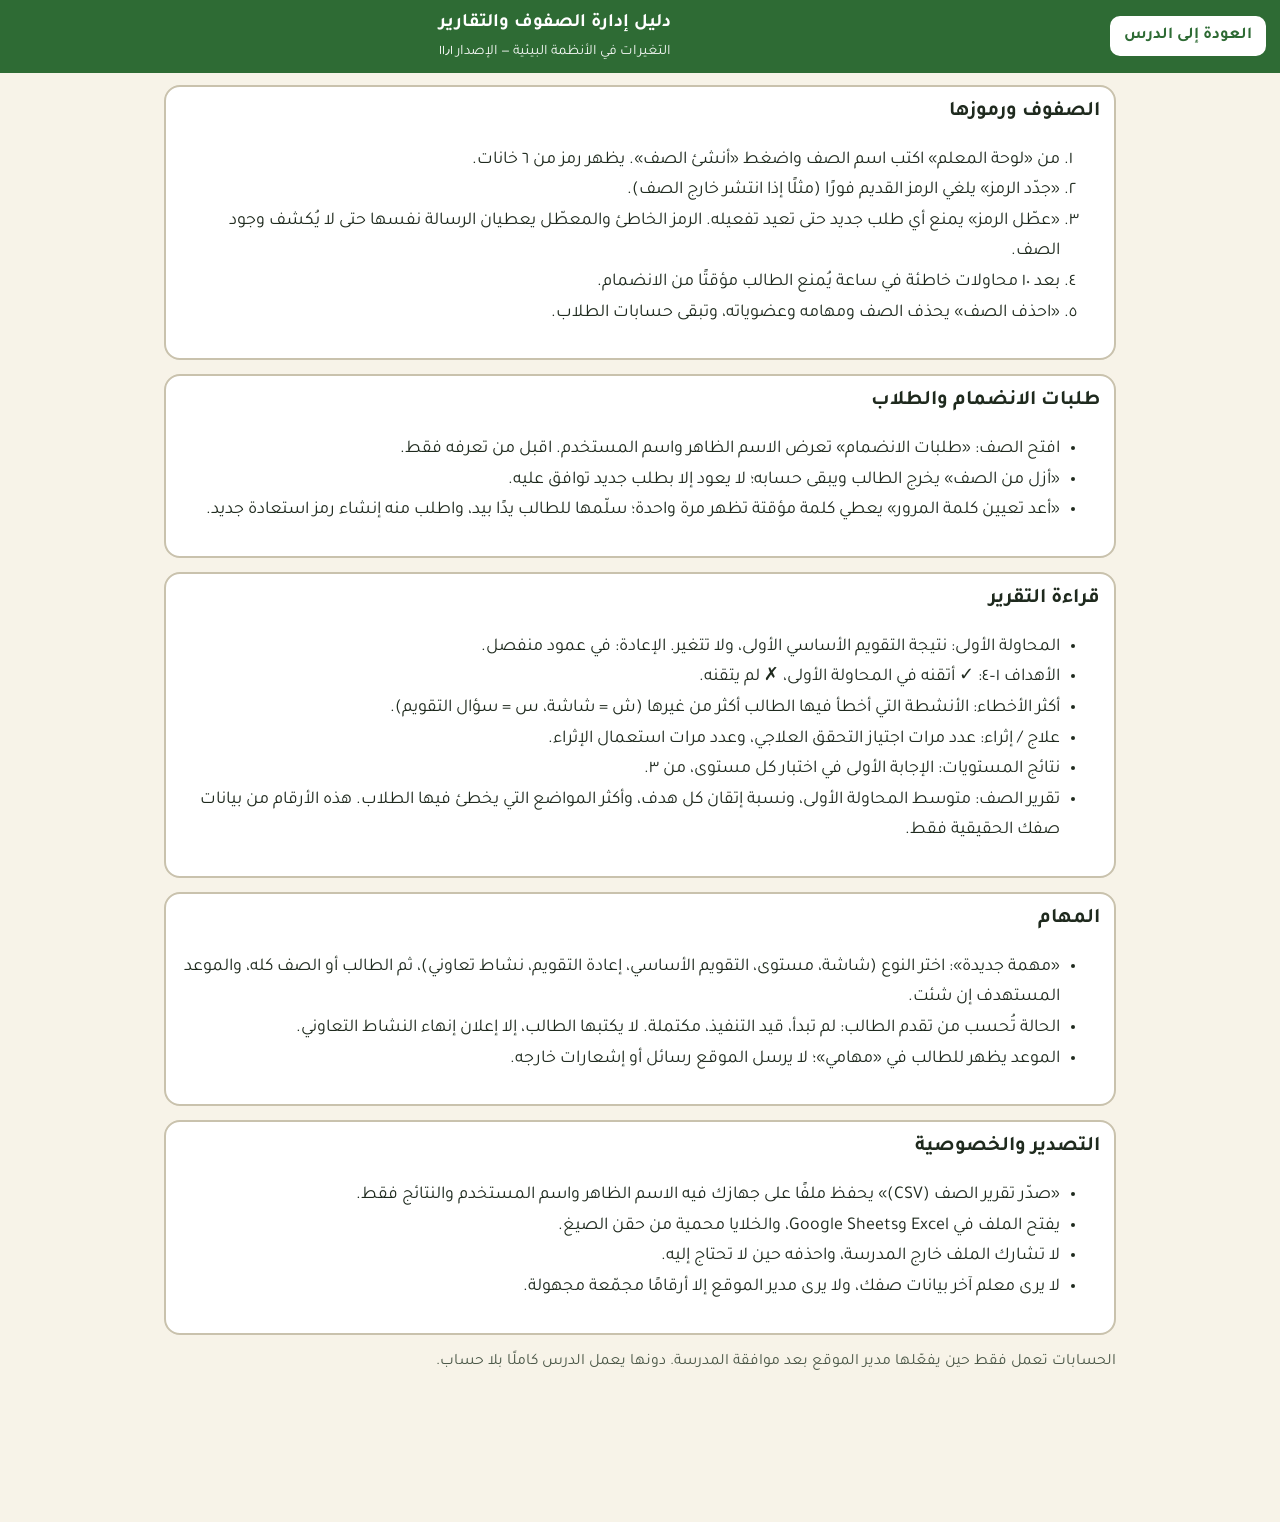
==== commit 38621836: "11.1: تصحيحات لغوية ودقة نصوص الأدلة - «ستظهر له عنوان بريدك» ← «سيظهر»، و«الذي تحتاجه» ← «اللذان تح" ====
--- a/guides/class-management.html
+++ b/guides/class-management.html
@@ -11,7 +11,7 @@
 <link rel="stylesheet" href="../css/accounts.css">
 </head>
 <body class="portal">
-<header class="top portal-top"><a class="btn small-btn" href="../index.html">العودة إلى الدرس</a><div class="brand"><p class="brand-title">دليل إدارة الصفوف والتقارير</p><p class="brand-sub">التغيرات في الأنظمة البيئية — الإصدار ١١٫٠</p></div></header>
+<header class="top portal-top"><a class="btn small-btn" href="../index.html">العودة إلى الدرس</a><div class="brand"><p class="brand-title">دليل إدارة الصفوف والتقارير</p><p class="brand-sub">التغيرات في الأنظمة البيئية — الإصدار ١١٫١</p></div></header>
 <main id="main" class="portal-main">
 <section class="p-card"><h2>الصفوف ورموزها</h2><ol><li>من «لوحة المعلم» اكتب اسم الصف واضغط «أنشئ الصف». يظهر رمز من ٦ خانات.</li><li>«جدّد الرمز» يلغي الرمز القديم فورًا (مثلًا إذا انتشر خارج الصف).</li><li>«عطّل الرمز» يمنع أي طلب جديد حتى تعيد تفعيله. الرمز الخاطئ والمعطّل يعطيان الرسالة نفسها حتى لا يُكشف وجود الصف.</li><li>بعد ١٠ محاولات خاطئة في ساعة يُمنع الطالب مؤقتًا من الانضمام.</li><li>«احذف الصف» يحذف الصف ومهامه وعضوياته، وتبقى حسابات الطلاب.</li></ol></section>
 <section class="p-card"><h2>طلبات الانضمام والطلاب</h2><ul><li>افتح الصف: «طلبات الانضمام» تعرض الاسم الظاهر واسم المستخدم. اقبل من تعرفه فقط.</li><li>«أزل من الصف» يخرج الطالب ويبقى حسابه؛ لا يعود إلا بطلب جديد توافق عليه.</li><li>«أعد تعيين كلمة المرور» يعطي كلمة مؤقتة تظهر مرة واحدة؛ سلّمها للطالب يدًا بيد، واطلب منه إنشاء رمز استعادة جديد.</li></ul></section>
